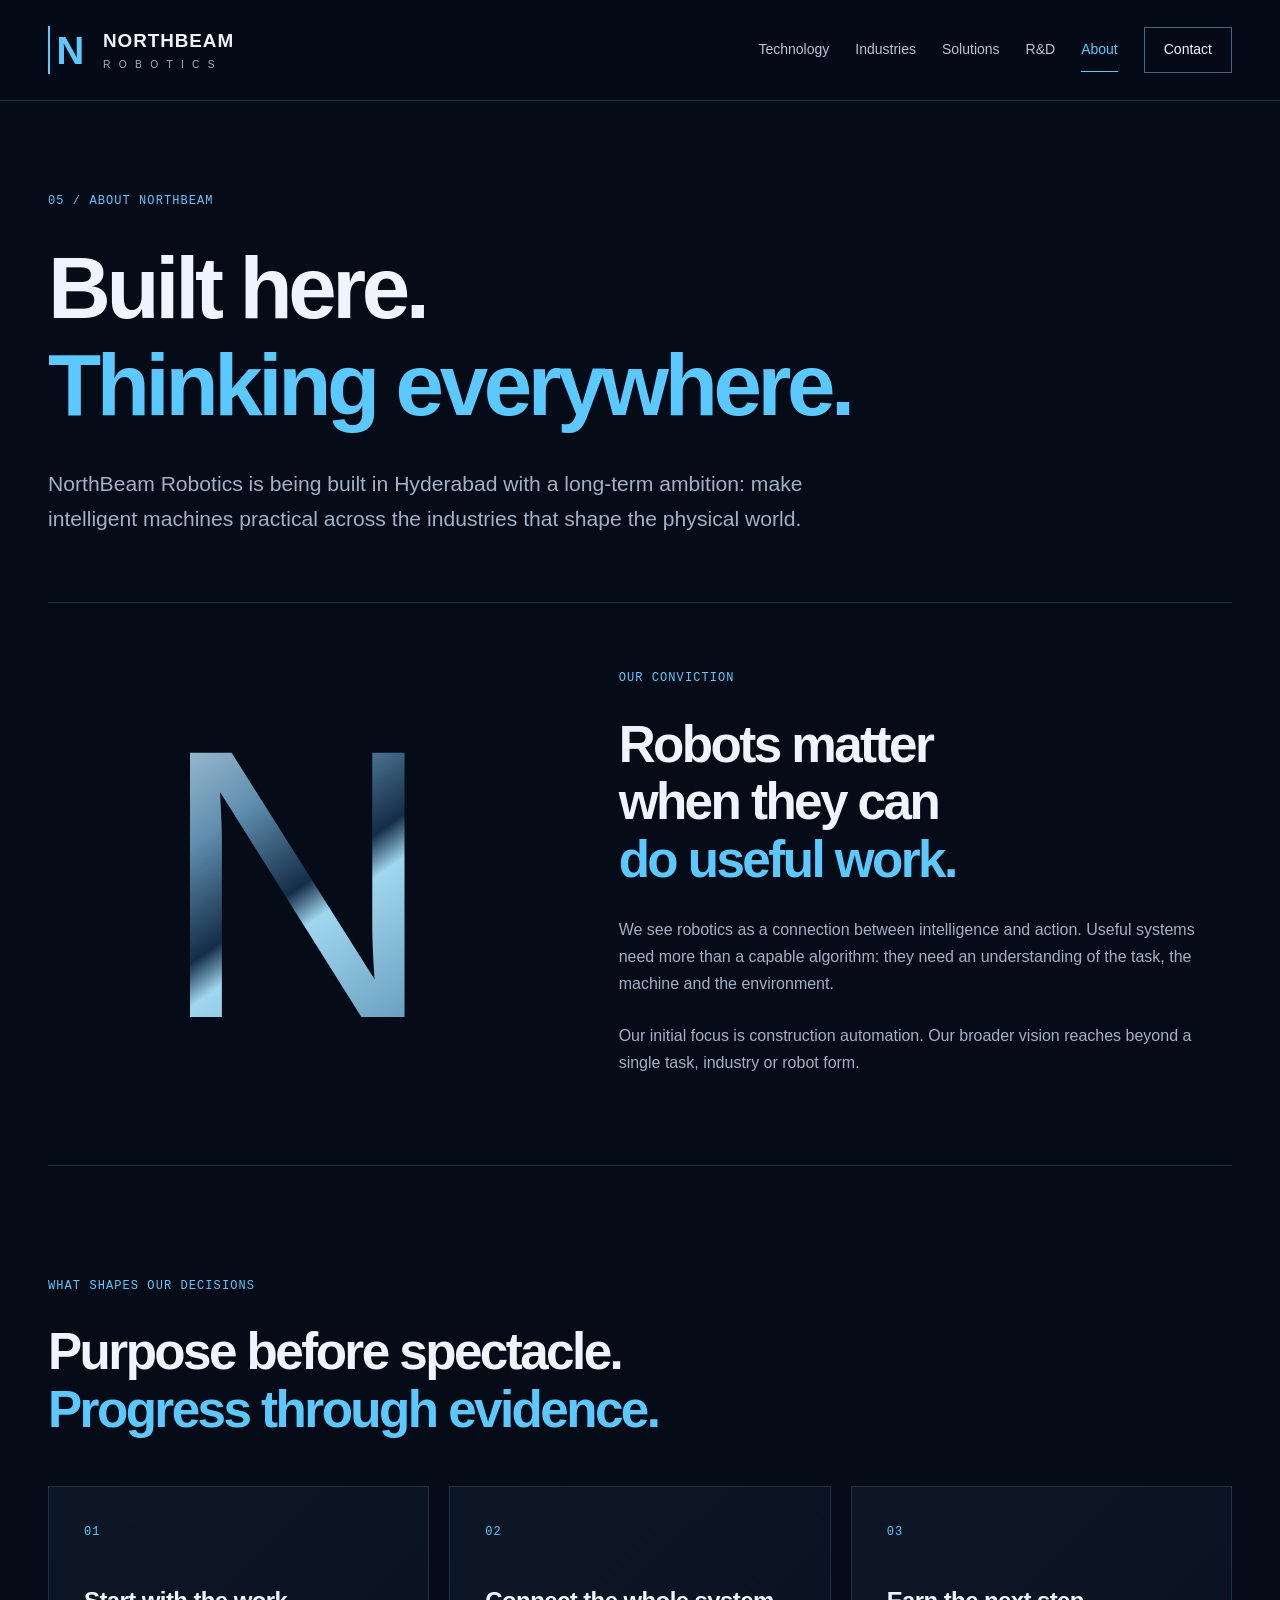
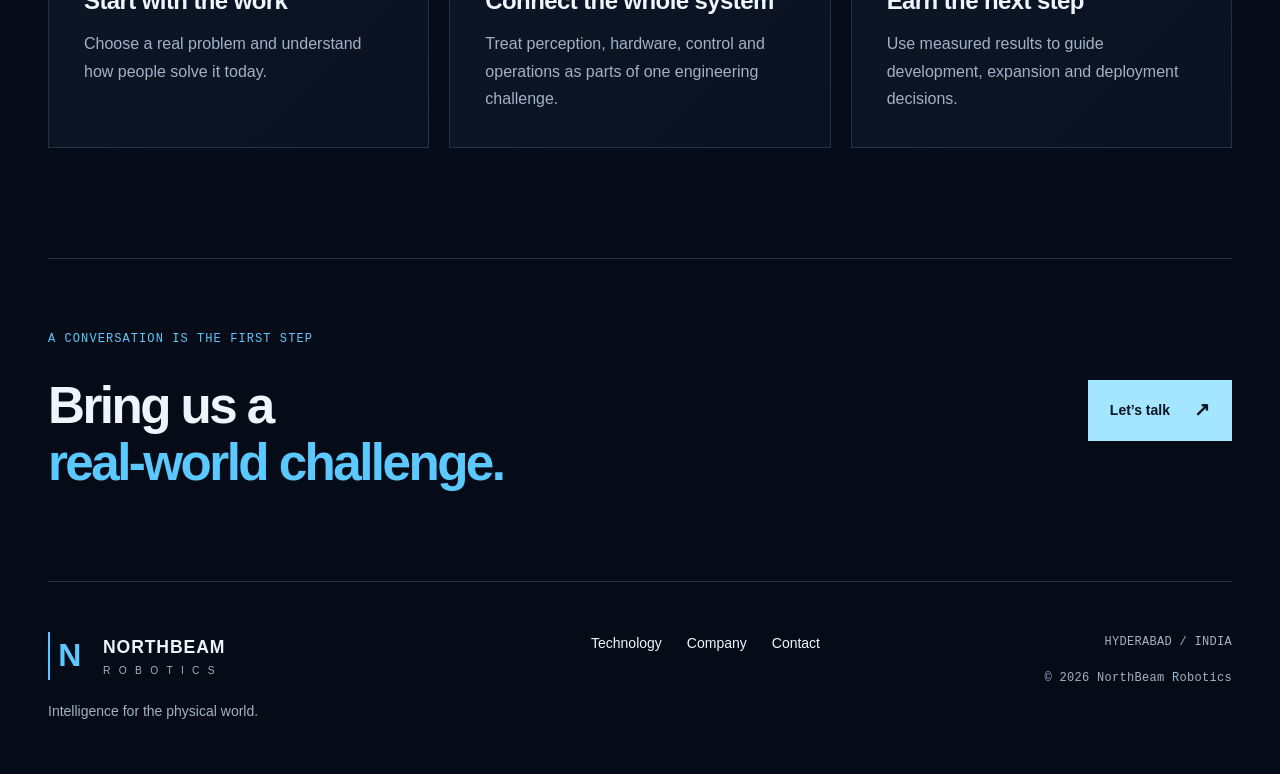
==== about/index.html @ f36e989f "Add clean directory URLs, legacy redirects and content security policy" ====
<!doctype html>
<html lang="en"><head><meta charset="utf-8"><meta http-equiv="Content-Security-Policy" content="default-src 'none'; script-src 'self'; script-src-attr 'none'; style-src 'self' https://fonts.googleapis.com; style-src-attr 'none'; font-src https://fonts.gstatic.com; img-src 'self'; connect-src 'none'; object-src 'none'; base-uri 'none'; form-action 'none'; upgrade-insecure-requests"><meta name="referrer" content="strict-origin-when-cross-origin"><meta name="viewport" content="width=device-width, initial-scale=1"><title>About | NorthBeam Robotics</title><meta name="description" content="About at NorthBeam Robotics. Explore our robotics development direction, engineering approach and collaboration opportunities."><meta name="theme-color" content="#060c17"><link rel="canonical" href="https://northbeamrobotics.com/about/"><link rel="icon" href="/assets/northbeam-concept.svg" type="image/svg+xml"><link rel="preconnect" href="https://fonts.googleapis.com"><link rel="preconnect" href="https://fonts.gstatic.com" crossorigin><link href="https://fonts.googleapis.com/css2?family=DM+Mono:wght@400;500&family=Manrope:wght@400;500;600;700;800&display=swap" rel="stylesheet"><link rel="stylesheet" href="/future.css?v=1"><script src="/experience.js?v=1" defer></script></head>
<body data-page="about"><a class="skip-link" href="#main">Skip to content</a><header class="site-header"><div class="wrap nav-wrap"><a class="brand" href="/" aria-label="NorthBeam Robotics home"><span class="brand-symbol" aria-hidden="true">N</span><span>NORTHBEAM<small>R O B O T I C S</small></span></a><button class="menu-toggle" aria-expanded="false" aria-controls="navigation">Menu <span aria-hidden="true">☰</span></button><nav id="navigation" aria-label="Main navigation"><a href="/technology/"  >Technology</a><a href="/industries/"  >Industries</a><a href="/solutions/"  >Solutions</a><a href="/research/"  >R&D</a><a href="/about/" aria-current="page" >About</a><a href="/contact/"  class="nav-contact">Contact</a></nav></div></header><main id="main"><section class="page-intro wrap"><p class="eyebrow">05 / About NorthBeam</p><h1>Built here.<br><span>Thinking everywhere.</span></h1><p class="lead">NorthBeam Robotics is being built in Hyderabad with a long-term ambition: make intelligent machines practical across the industries that shape the physical world.</p></section>
<section class="wrap about-statement"><span class="large-n" aria-hidden="true">N</span><div><p class="eyebrow">Our conviction</p><h2>Robots matter<br>when they can<br><span>do useful work.</span></h2><p>We see robotics as a connection between intelligence and action. Useful systems need more than a capable algorithm: they need an understanding of the task, the machine and the environment.</p><p>Our initial focus is construction automation. Our broader vision reaches beyond a single task, industry or robot form.</p></div></section>
<section class="wrap section"><div class="section-heading"><p class="eyebrow">What shapes our decisions</p><h2>Purpose before spectacle.<br><span>Progress through evidence.</span></h2></div><div class="three-grid"><article class="card"><span class="number">01</span><h3>Start with the work</h3><p>Choose a real problem and understand how people solve it today.</p></article><article class="card"><span class="number">02</span><h3>Connect the whole system</h3><p>Treat perception, hardware, control and operations as parts of one engineering challenge.</p></article><article class="card"><span class="number">03</span><h3>Earn the next step</h3><p>Use measured results to guide development, expansion and deployment decisions.</p></article></div></section><section class="cta wrap"><div><p class="eyebrow">A conversation is the first step</p><h2>Bring us a<br><span>real-world challenge.</span></h2></div><a class="button primary" href="/contact/">Let’s talk<span aria-hidden="true">↗</span></a></section></main><footer class="wrap footer"><div><a class="brand" href="/" aria-label="NorthBeam Robotics home"><span class="brand-symbol" aria-hidden="true">N</span><span>NORTHBEAM<small>R O B O T I C S</small></span></a><p>Intelligence for the physical world.</p></div><div class="footer-links"><a href="/technology/">Technology</a><a href="/about/">Company</a><a href="/contact/">Contact</a></div><div class="footer-meta"><span>HYDERABAD / INDIA</span><span>© 2026 NorthBeam Robotics</span></div></footer></body></html>
---- future.css ----
:root{color-scheme:dark;--bg:#060c17;--panel:#0b1524;--ink:#eef5ff;--muted:#a2b1c6;--blue:#5bc9ff;--line:#233246;--font:Manrope,Arial,sans-serif}*{box-sizing:border-box}html{scroll-behavior:smooth;scroll-padding-top:110px}body{margin:0;background:var(--bg);color:var(--ink);font-family:var(--font);font-size:16px;line-height:1.7}a{color:inherit;text-decoration:none}button{font:inherit;color:inherit;cursor:pointer}a,button{-webkit-tap-highlight-color:transparent}a:focus-visible,button:focus-visible{outline:2px solid var(--blue);outline-offset:6px}p{color:var(--muted);margin:0 0 1.5rem}h1,h2,h3{line-height:1.12;margin:0;font-weight:600;letter-spacing:-.05em}h1{font-size:clamp(3.1rem,6.8vw,6.7rem)}h2{font-size:clamp(2.1rem,4vw,3.8rem)}h3{font-size:1.5rem;letter-spacing:-.025em}h1 span,h2 span{color:var(--blue)}.wrap{width:min(1320px,calc(100% - 96px));margin-inline:auto}.eyebrow,.number,.tag,.signal-strip,.scene-top,.scene-bottom,.footer-meta{font-family:'DM Mono',monospace;letter-spacing:.09em;font-size:.75rem}.eyebrow{text-transform:uppercase;color:var(--blue);margin-bottom:1.7rem}.lead{font-size:clamp(1.1rem,1.65vw,1.35rem);line-height:1.7;max-width:760px}.small{font-size:.875rem}.site-header{position:sticky;top:0;z-index:20;background:#060c17f0;border-bottom:1px solid var(--line);backdrop-filter:blur(16px)}.nav-wrap{min-height:100px;display:flex;align-items:center;justify-content:space-between;gap:28px}.brand{display:flex;align-items:center;gap:13px;flex-shrink:0;font-size:1.18rem;font-weight:800;letter-spacing:.05em;line-height:1.3}.brand-symbol{display:grid;place-items:center;width:42px;height:48px;color:var(--blue);font-size:2.4rem;font-weight:800;letter-spacing:-.15em;padding-right:5px;border-left:2px solid var(--blue)}.brand small{display:block;font-size:.64rem;font-weight:500;color:var(--muted);letter-spacing:.27em;margin-top:5px}nav{display:flex;align-items:center;gap:26px;font-size:.875rem}nav a{padding:9px 0;color:#b8c6d7;white-space:nowrap}nav a:hover,nav a[aria-current]{color:var(--blue)}nav a[aria-current]{box-shadow:0 1px var(--blue)}nav .nav-contact{border:1px solid #4b6583;padding:10px 19px;color:var(--ink)}.menu-toggle{display:none}.skip-link{position:fixed;left:20px;top:-100px;padding:12px;background:var(--ink);color:var(--bg);z-index:50}.skip-link:focus{top:12px}.home-hero{display:grid;grid-template-columns:1fr 1.02fr;gap:24px;min-height:710px;align-items:center;padding-block:50px}.hero-copy{position:relative;z-index:1}.hero-copy h1{margin-bottom:25px}.hero-copy .lead{max-width:460px;margin-bottom:18px}.hero-detail{max-width:430px;font-size:1rem}.actions{display:flex;gap:14px;flex-wrap:wrap;margin-top:36px}.button{display:inline-flex;justify-content:space-between;align-items:center;gap:24px;padding:15px 21px;border:1px solid #334964;font-size:.875rem;font-weight:700;line-height:1.5;transition:background .2s,transform .2s,color .2s}.button span{font-size:1.2rem}.button:hover{background:#142b43;transform:translateY(-2px)}.button.primary{background:#a4e5ff;border-color:#a4e5ff;color:#061524}.button.primary:hover{background:#d9f4ff}.scene{height:580px;position:relative;isolation:isolate;background:radial-gradient(ellipse at 50% 60%,#133d602e,transparent 66%);overflow:hidden}.scene canvas{display:block;width:100%;height:100%;position:relative;z-index:1;touch-action:pan-y}.scene-fallback{position:absolute;inset:0;display:grid;place-items:center;font-size:17rem;line-height:1;color:var(--blue);font-weight:800;transform:rotate(-12deg);text-shadow:12px 12px #16365b}.scene.ready .scene-fallback{display:none}.scene-top,.scene-bottom{position:absolute;left:20px;right:20px;display:flex;align-items:center;justify-content:space-between;gap:18px;color:#9bb1c9;z-index:2;font-size:.75rem}.scene-top{top:16px}.scene-top span:last-child{border:1px solid var(--line);padding:3px 8px}.scene-bottom{bottom:12px;letter-spacing:.04em}.motion-toggle{background:#060c17aa;border:1px solid #324761;font-size:.75rem;padding:6px 10px;white-space:nowrap}.signal-strip{border-block:1px solid var(--line);background:#0a1321;color:#9aaec7;padding-block:22px}.signal-strip .wrap{display:flex;justify-content:space-between;gap:20px;flex-wrap:wrap}.section{padding-block:110px}.section-heading{margin-bottom:48px;max-width:800px}.section-heading h2{margin-bottom:24px}.section-heading>p:last-child{max-width:660px}.three-grid,.two-grid{display:grid;gap:20px;grid-template-columns:repeat(3,minmax(0,1fr))}.two-grid{grid-template-columns:repeat(2,minmax(0,1fr))}.card{padding:35px;border:1px solid var(--line);background:linear-gradient(135deg,#101d2e99,#0a1221);position:relative;overflow:hidden}.number{display:block;color:var(--blue);margin-bottom:45px}.card h3{margin-bottom:16px}.card p{margin:0}.tag{display:inline-block;color:#a4d5f3;border:1px solid #34506a;padding:4px 10px;letter-spacing:.05em;font-size:.75rem}.card .tag{margin-bottom:22px}.card .tag+.number{margin-top:20px}.section-link{margin-top:30px}.industry-feature{display:grid;grid-template-columns:1fr 1fr;border:1px solid #2c4c69;background:radial-gradient(ellipse at 100% 50%,#0d3955,transparent 65%),#0c1928;padding:65px;gap:65px}.industry-feature h2{margin-bottom:24px}.industry-feature p{max-width:480px}.feature-type{border-left:1px solid #31506b;padding-left:50px;position:relative;overflow:hidden;display:flex;flex-direction:column;justify-content:space-between}.feature-type h3{font-size:clamp(1.8rem,3vw,3rem);margin-top:30px;position:relative;z-index:1}.feature-type .tag{align-self:flex-start}.outline-type{font-size:9rem;position:absolute;right:-4px;top:0;color:#153854;z-index:-1;letter-spacing:-.07em;line-height:1}.feature-type>p{margin-top:40px;font-size:.875rem}.editorial-card{display:flex;flex-direction:column;align-items:flex-start;border-top:1px solid #446582;padding:30px 20px 30px 0;transition:background .2s}.editorial-card:hover{background:#0d1b2c}.editorial-card .number{margin-bottom:24px}.editorial-card h3{margin-bottom:20px}.editorial-card p{flex-grow:1}.card-link{font-size:.875rem;color:var(--blue)}.cta{padding-block:70px 90px;border-top:1px solid var(--line);display:flex;justify-content:space-between;align-items:center;gap:30px}.cta .button{flex-shrink:0}.footer{padding-block:50px;display:grid;grid-template-columns:1.4fr 1fr 1fr;gap:35px;border-top:1px solid var(--line)}.footer p{font-size:.875rem;margin:20px 0 0}.footer-links{display:flex;justify-content:center;gap:25px;align-items:flex-start;font-size:.875rem}.footer-links a:hover{color:var(--blue)}.footer-meta{display:flex;flex-direction:column;gap:15px;align-items:flex-end;color:var(--muted);letter-spacing:.025em}.page-intro{padding-block:90px 65px}.page-intro h1{margin-bottom:32px}.page-intro .lead{margin:0}.explorer{border:1px solid #294865;background:#081423}.explorer-heading{padding:36px;display:flex;justify-content:space-between;align-items:flex-end;gap:30px}.explorer-heading h2{font-size:2rem}.mode-controls{display:flex;gap:6px;flex-wrap:wrap}.mode-controls button{background:transparent;padding:12px 17px;border:1px solid #314e6b;font-size:.875rem}.mode-controls button[aria-pressed=true]{color:#041321;background:var(--blue);border-color:var(--blue)}.sensor-scene{height:460px;background:radial-gradient(ellipse at 50% 65%,#123a5c55,transparent 65%);border-block:1px solid var(--line)}.explorer-caption{padding:30px 36px;display:grid;grid-template-columns:1fr 1.6fr;gap:35px;align-items:start}.explorer-caption p{margin:0;min-height:5.5em}.inset-section{padding:60px;background:#0b1929;border-left:2px solid var(--blue);margin-bottom:90px}.inset-section h2{margin-bottom:28px}.inset-section>p{max-width:780px}.inset-section h3{margin-bottom:18px;margin-top:24px}.inset-section .two-grid{gap:60px}.industry-lead{display:grid;grid-template-columns:1.2fr 1fr;gap:70px;padding-block:50px 70px;border-block:1px solid var(--line)}.industry-lead h2{margin-bottom:25px}.industry-lead aside{padding:36px;background:#0d1d30}.industry-lead h3{margin-bottom:26px}.detail-list{list-style:none;margin:0;padding:0}.detail-list li{border-top:1px solid var(--line);padding:18px 0;font-size:.95rem;color:#c5d5e8}.detail-list span{display:block;color:var(--blue);font-size:.75rem;text-transform:uppercase;letter-spacing:.09em;margin-bottom:8px}.solution-list article{display:grid;grid-template-columns:60px 1fr auto;align-items:start;gap:32px;padding-block:50px;border-top:1px solid var(--line)}.solution-list .number{padding-top:5px}.solution-list h2{font-size:2.3rem;margin-block:20px}.solution-list p{max-width:650px}.solution-list ul{padding-left:20px;color:var(--muted)}.solution-list .button{margin-top:6px}.steps{list-style:none;padding:0;display:grid;grid-template-columns:repeat(4,minmax(0,1fr));gap:25px}.steps li{padding-top:22px;border-top:1px solid #49718d}.steps b{font-size:1rem;color:var(--blue);font-weight:500}.steps p{margin-top:16px}.research-note{display:flex;gap:25px;align-items:center;border:1px solid #34506b;padding:27px}.research-note p{margin:0;max-width:880px;font-size:.95rem}.research-note .tag{flex-shrink:0}.about-statement{display:grid;grid-template-columns:.8fr 1fr;gap:80px;align-items:center;border-block:1px solid var(--line);padding-block:65px}.large-n{font-size:clamp(12rem,30vw,26rem);line-height:1;text-align:center;letter-spacing:-.12em;padding-right:.1em;background:linear-gradient(145deg,#effaff,#608eae 35%,#142d48 51%,#a0d6ef 57%,#3a6c93);color:transparent;background-clip:text}.about-statement h2{margin-bottom:28px}.about-statement p{max-width:630px}.contact-grid{display:grid;grid-template-columns:1fr 1fr;gap:70px;padding-block:15px 100px}.contact-panel{padding:40px;background:linear-gradient(140deg,#123c58,#0b1625);border:1px solid #31556f}.contact-panel h2{font-size:2.5rem;margin-bottom:32px}.email-link{display:block;overflow-wrap:anywhere;font-size:clamp(1.15rem,2vw,1.7rem);color:var(--blue);margin-bottom:35px}.contact-prompts h3{margin-bottom:25px}.contact-prompts ol{padding-left:24px}.contact-prompts li{padding-left:10px}.contact-prompts b{font-weight:600}.contact-prompts p{margin-top:6px}.contact-panel .small{margin-top:45px}.footer .brand-symbol{font-size:2rem}.footer .brand{font-size:1.1rem}
@media(prefers-reduced-motion:no-preference){@view-transition{navigation:auto}::view-transition-old(root){animation:fade-out .15s ease both}::view-transition-new(root){animation:fade-in .25s ease both}@keyframes fade-out{to{opacity:0}}@keyframes fade-in{from{opacity:0;transform:translateY(5px)}to{opacity:1;transform:none}}}
@media(min-width:1600px){.home-hero{min-height:800px}.scene{height:650px}}
@media(max-width:1100px){.wrap{width:calc(100% - 56px)}nav{gap:17px}.brand{font-size:1rem}.home-hero{gap:0}.hero-copy h1{font-size:clamp(3rem,7.5vw,5.5rem)}.scene{height:530px}.industry-feature{padding:40px;gap:35px}.contact-grid{gap:30px}.footer{grid-template-columns:1fr 1fr}.footer-meta{grid-column:2;align-items:flex-start}.footer-links{justify-content:flex-start}.solution-list article{grid-template-columns:40px 1fr}.solution-list .button{grid-column:2;justify-self:start}.explorer-heading{align-items:flex-start;flex-direction:column}}
@media(max-width:860px){.nav-wrap{min-height:83px;flex-wrap:wrap;padding-block:15px}.menu-toggle{display:flex;gap:12px;align-items:center;background:transparent;border:1px solid #31445b;padding:9px 12px;font-size:.875rem}nav{width:100%;flex-wrap:wrap;padding-block:10px}.js nav{display:none}.js nav.open{display:flex}.home-hero{grid-template-columns:1fr;padding-top:60px}.hero-copy h1{font-size:clamp(3.7rem,10vw,6rem)}.hero-copy .lead{max-width:620px}.hero-detail{max-width:570px}.scene{height:480px;margin-top:20px}.home-hero .scene{width:min(620px,100%);justify-self:center}.three-grid{grid-template-columns:1fr}.card .number{margin-bottom:25px}.section{padding-block:75px}.industry-feature{grid-template-columns:1fr}.feature-type{padding-left:0;padding-top:35px;border-left:0;border-top:1px solid #31506b}.feature-type h3{font-size:2.5rem}.outline-type{right:15%;top:-15px}.signal-strip .wrap{gap:15px;font-size:.75rem}.signal-strip .wrap span:last-child{display:none}.page-intro{padding-top:65px}.industry-lead{grid-template-columns:1fr;gap:30px}.about-statement{grid-template-columns:1fr;gap:30px}.large-n{font-size:11rem;text-align:left}.steps{grid-template-columns:repeat(2,1fr)}.contact-grid{grid-template-columns:1fr}.research-note{align-items:flex-start;flex-direction:column}.explorer-caption{grid-template-columns:1fr;gap:16px}.sensor-scene{margin-top:0}.cta{padding-block:55px;flex-direction:column;align-items:flex-start}.inset-section{padding:35px}.inset-section .two-grid{gap:25px}}
@media(max-width:540px){.wrap{width:calc(100% - 36px)}h1{font-size:clamp(2.8rem,10.5vw,3.8rem)}.home-hero h1{font-size:clamp(3.2rem,12vw,4.6rem)}h2{font-size:2.15rem}.lead{font-size:1.1rem}.scene{height:370px}.scene-top,.scene-bottom{left:5px;right:5px;gap:10px;font-size:.75rem}.scene-bottom>span{max-width:55%;letter-spacing:0;line-height:1.5}.scene-fallback{font-size:12rem}.hero-copy .actions{gap:12px}.button{padding:13px 17px}.two-grid{grid-template-columns:1fr}.card{padding:27px}.industry-feature{padding:26px}.section{padding-block:60px}.footer{grid-template-columns:1fr}.footer-meta{grid-column:auto}.page-intro{padding-block:50px}.explorer-heading{padding:23px}.explorer-heading h2{font-size:1.7rem}.mode-controls{width:100%}.mode-controls button{padding:10px 12px;flex:1}.explorer-caption{padding:23px}.sensor-scene{height:350px}.inset-section{padding:27px}.solution-list article{grid-template-columns:1fr;gap:5px}.solution-list .number{margin-bottom:10px}.solution-list .button{grid-column:auto}.solution-list h2{font-size:1.9rem}.research-note{padding:24px}.contact-panel{padding:26px}.contact-panel h2{font-size:2rem}.steps{grid-template-columns:1fr}.industry-lead aside{padding:25px}}
@media(prefers-reduced-motion:reduce){html{scroll-behavior:auto}*,*::before,*::after{animation:none!important;transition:none!important}}
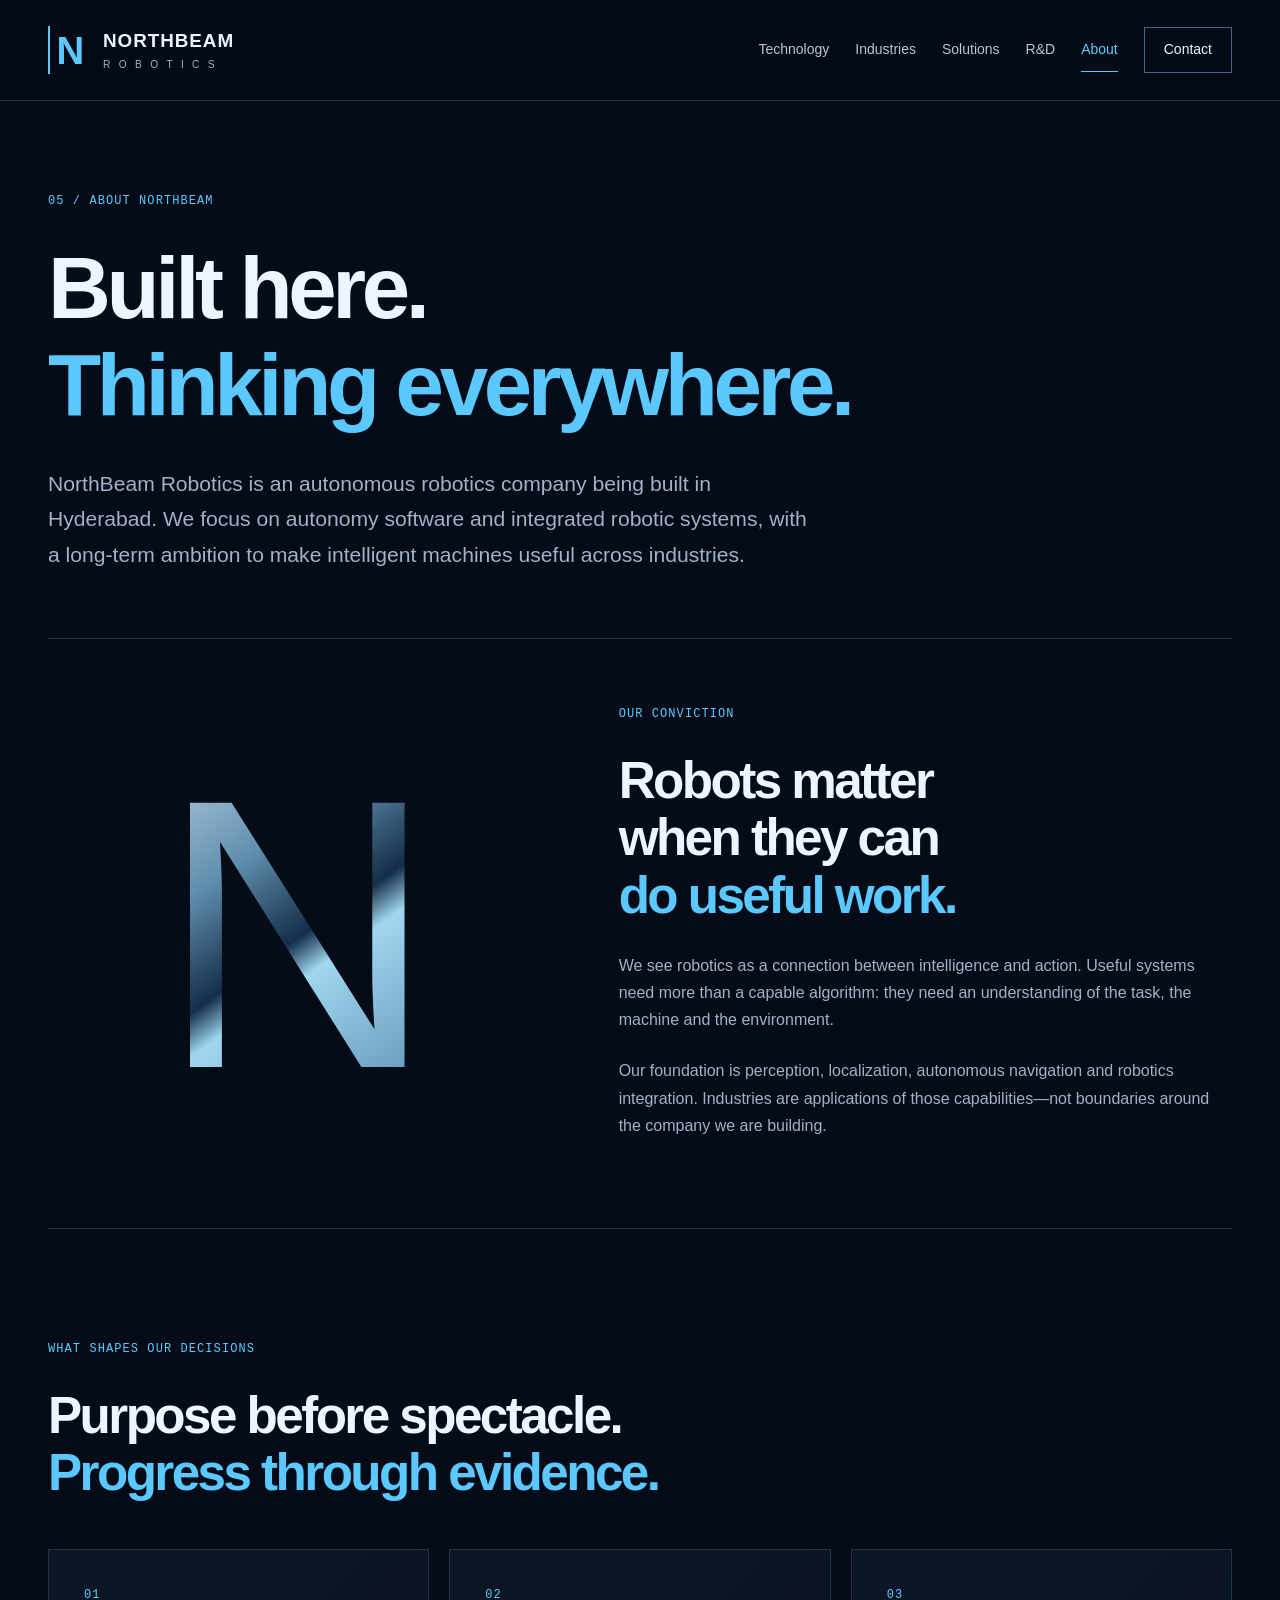
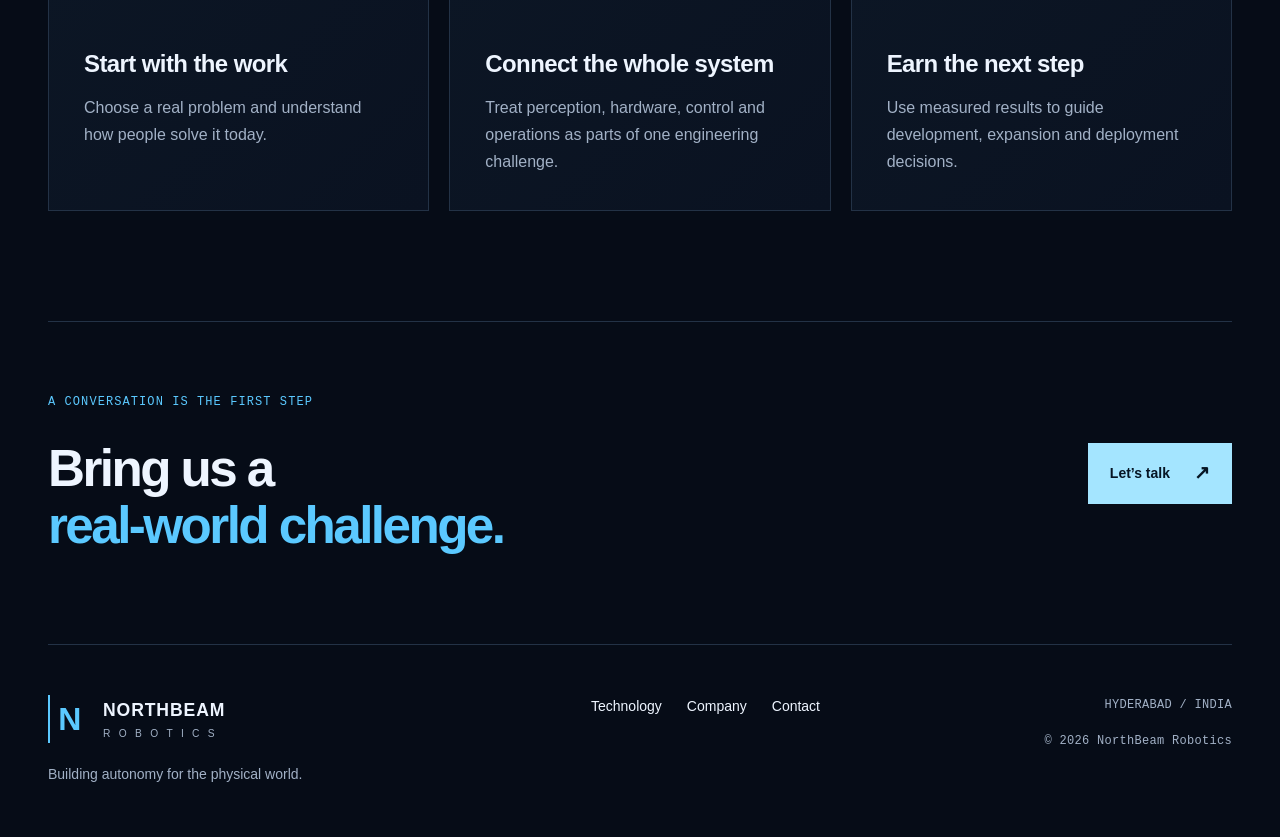
==== commit 55fe0b11: "Position NorthBeam around cross-industry autonomy capabilities" ====
--- a/about/index.html
+++ b/about/index.html
@@ -1,5 +1,5 @@
 <!doctype html>
-<html lang="en"><head><meta charset="utf-8"><meta http-equiv="Content-Security-Policy" content="default-src 'none'; script-src 'self'; script-src-attr 'none'; style-src 'self' https://fonts.googleapis.com; style-src-attr 'none'; font-src https://fonts.gstatic.com; img-src 'self'; connect-src 'none'; object-src 'none'; base-uri 'none'; form-action 'none'; upgrade-insecure-requests"><meta name="referrer" content="strict-origin-when-cross-origin"><meta name="viewport" content="width=device-width, initial-scale=1"><title>About | NorthBeam Robotics</title><meta name="description" content="About at NorthBeam Robotics. Explore our robotics development direction, engineering approach and collaboration opportunities."><meta name="theme-color" content="#060c17"><link rel="canonical" href="https://northbeamrobotics.com/about/"><link rel="icon" href="/assets/northbeam-concept.svg" type="image/svg+xml"><link rel="preconnect" href="https://fonts.googleapis.com"><link rel="preconnect" href="https://fonts.gstatic.com" crossorigin><link href="https://fonts.googleapis.com/css2?family=DM+Mono:wght@400;500&family=Manrope:wght@400;500;600;700;800&display=swap" rel="stylesheet"><link rel="stylesheet" href="/future.css?v=1"><script src="/experience.js?v=1" defer></script></head>
-<body data-page="about"><a class="skip-link" href="#main">Skip to content</a><header class="site-header"><div class="wrap nav-wrap"><a class="brand" href="/" aria-label="NorthBeam Robotics home"><span class="brand-symbol" aria-hidden="true">N</span><span>NORTHBEAM<small>R O B O T I C S</small></span></a><button class="menu-toggle" aria-expanded="false" aria-controls="navigation">Menu <span aria-hidden="true">☰</span></button><nav id="navigation" aria-label="Main navigation"><a href="/technology/"  >Technology</a><a href="/industries/"  >Industries</a><a href="/solutions/"  >Solutions</a><a href="/research/"  >R&D</a><a href="/about/" aria-current="page" >About</a><a href="/contact/"  class="nav-contact">Contact</a></nav></div></header><main id="main"><section class="page-intro wrap"><p class="eyebrow">05 / About NorthBeam</p><h1>Built here.<br><span>Thinking everywhere.</span></h1><p class="lead">NorthBeam Robotics is being built in Hyderabad with a long-term ambition: make intelligent machines practical across the industries that shape the physical world.</p></section>
-<section class="wrap about-statement"><span class="large-n" aria-hidden="true">N</span><div><p class="eyebrow">Our conviction</p><h2>Robots matter<br>when they can<br><span>do useful work.</span></h2><p>We see robotics as a connection between intelligence and action. Useful systems need more than a capable algorithm: they need an understanding of the task, the machine and the environment.</p><p>Our initial focus is construction automation. Our broader vision reaches beyond a single task, industry or robot form.</p></div></section>
-<section class="wrap section"><div class="section-heading"><p class="eyebrow">What shapes our decisions</p><h2>Purpose before spectacle.<br><span>Progress through evidence.</span></h2></div><div class="three-grid"><article class="card"><span class="number">01</span><h3>Start with the work</h3><p>Choose a real problem and understand how people solve it today.</p></article><article class="card"><span class="number">02</span><h3>Connect the whole system</h3><p>Treat perception, hardware, control and operations as parts of one engineering challenge.</p></article><article class="card"><span class="number">03</span><h3>Earn the next step</h3><p>Use measured results to guide development, expansion and deployment decisions.</p></article></div></section><section class="cta wrap"><div><p class="eyebrow">A conversation is the first step</p><h2>Bring us a<br><span>real-world challenge.</span></h2></div><a class="button primary" href="/contact/">Let’s talk<span aria-hidden="true">↗</span></a></section></main><footer class="wrap footer"><div><a class="brand" href="/" aria-label="NorthBeam Robotics home"><span class="brand-symbol" aria-hidden="true">N</span><span>NORTHBEAM<small>R O B O T I C S</small></span></a><p>Intelligence for the physical world.</p></div><div class="footer-links"><a href="/technology/">Technology</a><a href="/about/">Company</a><a href="/contact/">Contact</a></div><div class="footer-meta"><span>HYDERABAD / INDIA</span><span>© 2026 NorthBeam Robotics</span></div></footer></body></html>
+<html lang="en"><head><meta charset="utf-8"><meta http-equiv="Content-Security-Policy" content="default-src 'none'; script-src 'self'; script-src-attr 'none'; style-src 'self' https://fonts.googleapis.com; style-src-attr 'none'; font-src https://fonts.gstatic.com; img-src 'self'; connect-src 'none'; object-src 'none'; base-uri 'none'; form-action 'none'; upgrade-insecure-requests"><meta name="referrer" content="strict-origin-when-cross-origin"><meta name="viewport" content="width=device-width, initial-scale=1"><title>About | NorthBeam Robotics</title><meta name="description" content="About at NorthBeam Robotics. Explore our robotics development direction, engineering approach and collaboration opportunities."><meta name="theme-color" content="#060c17"><link rel="canonical" href="https://northbeamrobotics.com/about/"><link rel="icon" href="/assets/northbeam-concept.svg" type="image/svg+xml"><link rel="preconnect" href="https://fonts.googleapis.com"><link rel="preconnect" href="https://fonts.gstatic.com" crossorigin><link href="https://fonts.googleapis.com/css2?family=DM+Mono:wght@400;500&family=Manrope:wght@400;500;600;700;800&display=swap" rel="stylesheet"><link rel="stylesheet" href="/future.css?v=2"><script src="/experience.js?v=1" defer></script></head>
+<body data-page="about"><a class="skip-link" href="#main">Skip to content</a><header class="site-header"><div class="wrap nav-wrap"><a class="brand" href="/" aria-label="NorthBeam Robotics home"><span class="brand-symbol" aria-hidden="true">N</span><span>NORTHBEAM<small>R O B O T I C S</small></span></a><button class="menu-toggle" aria-expanded="false" aria-controls="navigation">Menu <span aria-hidden="true">☰</span></button><nav id="navigation" aria-label="Main navigation"><a href="/technology/"  >Technology</a><a href="/industries/"  >Industries</a><a href="/solutions/"  >Solutions</a><a href="/research/"  >R&D</a><a href="/about/" aria-current="page" >About</a><a href="/contact/"  class="nav-contact">Contact</a></nav></div></header><main id="main"><section class="page-intro wrap"><p class="eyebrow">05 / About NorthBeam</p><h1>Built here.<br><span>Thinking everywhere.</span></h1><p class="lead">NorthBeam Robotics is an autonomous robotics company being built in Hyderabad. We focus on autonomy software and integrated robotic systems, with a long-term ambition to make intelligent machines useful across industries.</p></section>
+<section class="wrap about-statement"><span class="large-n" aria-hidden="true">N</span><div><p class="eyebrow">Our conviction</p><h2>Robots matter<br>when they can<br><span>do useful work.</span></h2><p>We see robotics as a connection between intelligence and action. Useful systems need more than a capable algorithm: they need an understanding of the task, the machine and the environment.</p><p>Our foundation is perception, localization, autonomous navigation and robotics integration. Industries are applications of those capabilities—not boundaries around the company we are building.</p></div></section>
+<section class="wrap section"><div class="section-heading"><p class="eyebrow">What shapes our decisions</p><h2>Purpose before spectacle.<br><span>Progress through evidence.</span></h2></div><div class="three-grid"><article class="card"><span class="number">01</span><h3>Start with the work</h3><p>Choose a real problem and understand how people solve it today.</p></article><article class="card"><span class="number">02</span><h3>Connect the whole system</h3><p>Treat perception, hardware, control and operations as parts of one engineering challenge.</p></article><article class="card"><span class="number">03</span><h3>Earn the next step</h3><p>Use measured results to guide development, expansion and deployment decisions.</p></article></div></section><section class="cta wrap"><div><p class="eyebrow">A conversation is the first step</p><h2>Bring us a<br><span>real-world challenge.</span></h2></div><a class="button primary" href="/contact/">Let’s talk<span aria-hidden="true">↗</span></a></section></main><footer class="wrap footer"><div><a class="brand" href="/" aria-label="NorthBeam Robotics home"><span class="brand-symbol" aria-hidden="true">N</span><span>NORTHBEAM<small>R O B O T I C S</small></span></a><p>Building autonomy for the physical world.</p></div><div class="footer-links"><a href="/technology/">Technology</a><a href="/about/">Company</a><a href="/contact/">Contact</a></div><div class="footer-meta"><span>HYDERABAD / INDIA</span><span>© 2026 NorthBeam Robotics</span></div></footer></body></html>
--- a/future.css
+++ b/future.css
@@ -5,3 +5,4 @@
 @media(max-width:860px){.nav-wrap{min-height:83px;flex-wrap:wrap;padding-block:15px}.menu-toggle{display:flex;gap:12px;align-items:center;background:transparent;border:1px solid #31445b;padding:9px 12px;font-size:.875rem}nav{width:100%;flex-wrap:wrap;padding-block:10px}.js nav{display:none}.js nav.open{display:flex}.home-hero{grid-template-columns:1fr;padding-top:60px}.hero-copy h1{font-size:clamp(3.7rem,10vw,6rem)}.hero-copy .lead{max-width:620px}.hero-detail{max-width:570px}.scene{height:480px;margin-top:20px}.home-hero .scene{width:min(620px,100%);justify-self:center}.three-grid{grid-template-columns:1fr}.card .number{margin-bottom:25px}.section{padding-block:75px}.industry-feature{grid-template-columns:1fr}.feature-type{padding-left:0;padding-top:35px;border-left:0;border-top:1px solid #31506b}.feature-type h3{font-size:2.5rem}.outline-type{right:15%;top:-15px}.signal-strip .wrap{gap:15px;font-size:.75rem}.signal-strip .wrap span:last-child{display:none}.page-intro{padding-top:65px}.industry-lead{grid-template-columns:1fr;gap:30px}.about-statement{grid-template-columns:1fr;gap:30px}.large-n{font-size:11rem;text-align:left}.steps{grid-template-columns:repeat(2,1fr)}.contact-grid{grid-template-columns:1fr}.research-note{align-items:flex-start;flex-direction:column}.explorer-caption{grid-template-columns:1fr;gap:16px}.sensor-scene{margin-top:0}.cta{padding-block:55px;flex-direction:column;align-items:flex-start}.inset-section{padding:35px}.inset-section .two-grid{gap:25px}}
 @media(max-width:540px){.wrap{width:calc(100% - 36px)}h1{font-size:clamp(2.8rem,10.5vw,3.8rem)}.home-hero h1{font-size:clamp(3.2rem,12vw,4.6rem)}h2{font-size:2.15rem}.lead{font-size:1.1rem}.scene{height:370px}.scene-top,.scene-bottom{left:5px;right:5px;gap:10px;font-size:.75rem}.scene-bottom>span{max-width:55%;letter-spacing:0;line-height:1.5}.scene-fallback{font-size:12rem}.hero-copy .actions{gap:12px}.button{padding:13px 17px}.two-grid{grid-template-columns:1fr}.card{padding:27px}.industry-feature{padding:26px}.section{padding-block:60px}.footer{grid-template-columns:1fr}.footer-meta{grid-column:auto}.page-intro{padding-block:50px}.explorer-heading{padding:23px}.explorer-heading h2{font-size:1.7rem}.mode-controls{width:100%}.mode-controls button{padding:10px 12px;flex:1}.explorer-caption{padding:23px}.sensor-scene{height:350px}.inset-section{padding:27px}.solution-list article{grid-template-columns:1fr;gap:5px}.solution-list .number{margin-bottom:10px}.solution-list .button{grid-column:auto}.solution-list h2{font-size:1.9rem}.research-note{padding:24px}.contact-panel{padding:26px}.contact-panel h2{font-size:2rem}.steps{grid-template-columns:1fr}.industry-lead aside{padding:25px}}
 @media(prefers-reduced-motion:reduce){html{scroll-behavior:auto}*,*::before,*::after{animation:none!important;transition:none!important}}
+.home-hero .autonomy-title{font-size:clamp(2.6rem,4.5vw,4.2rem);line-height:1.12}
